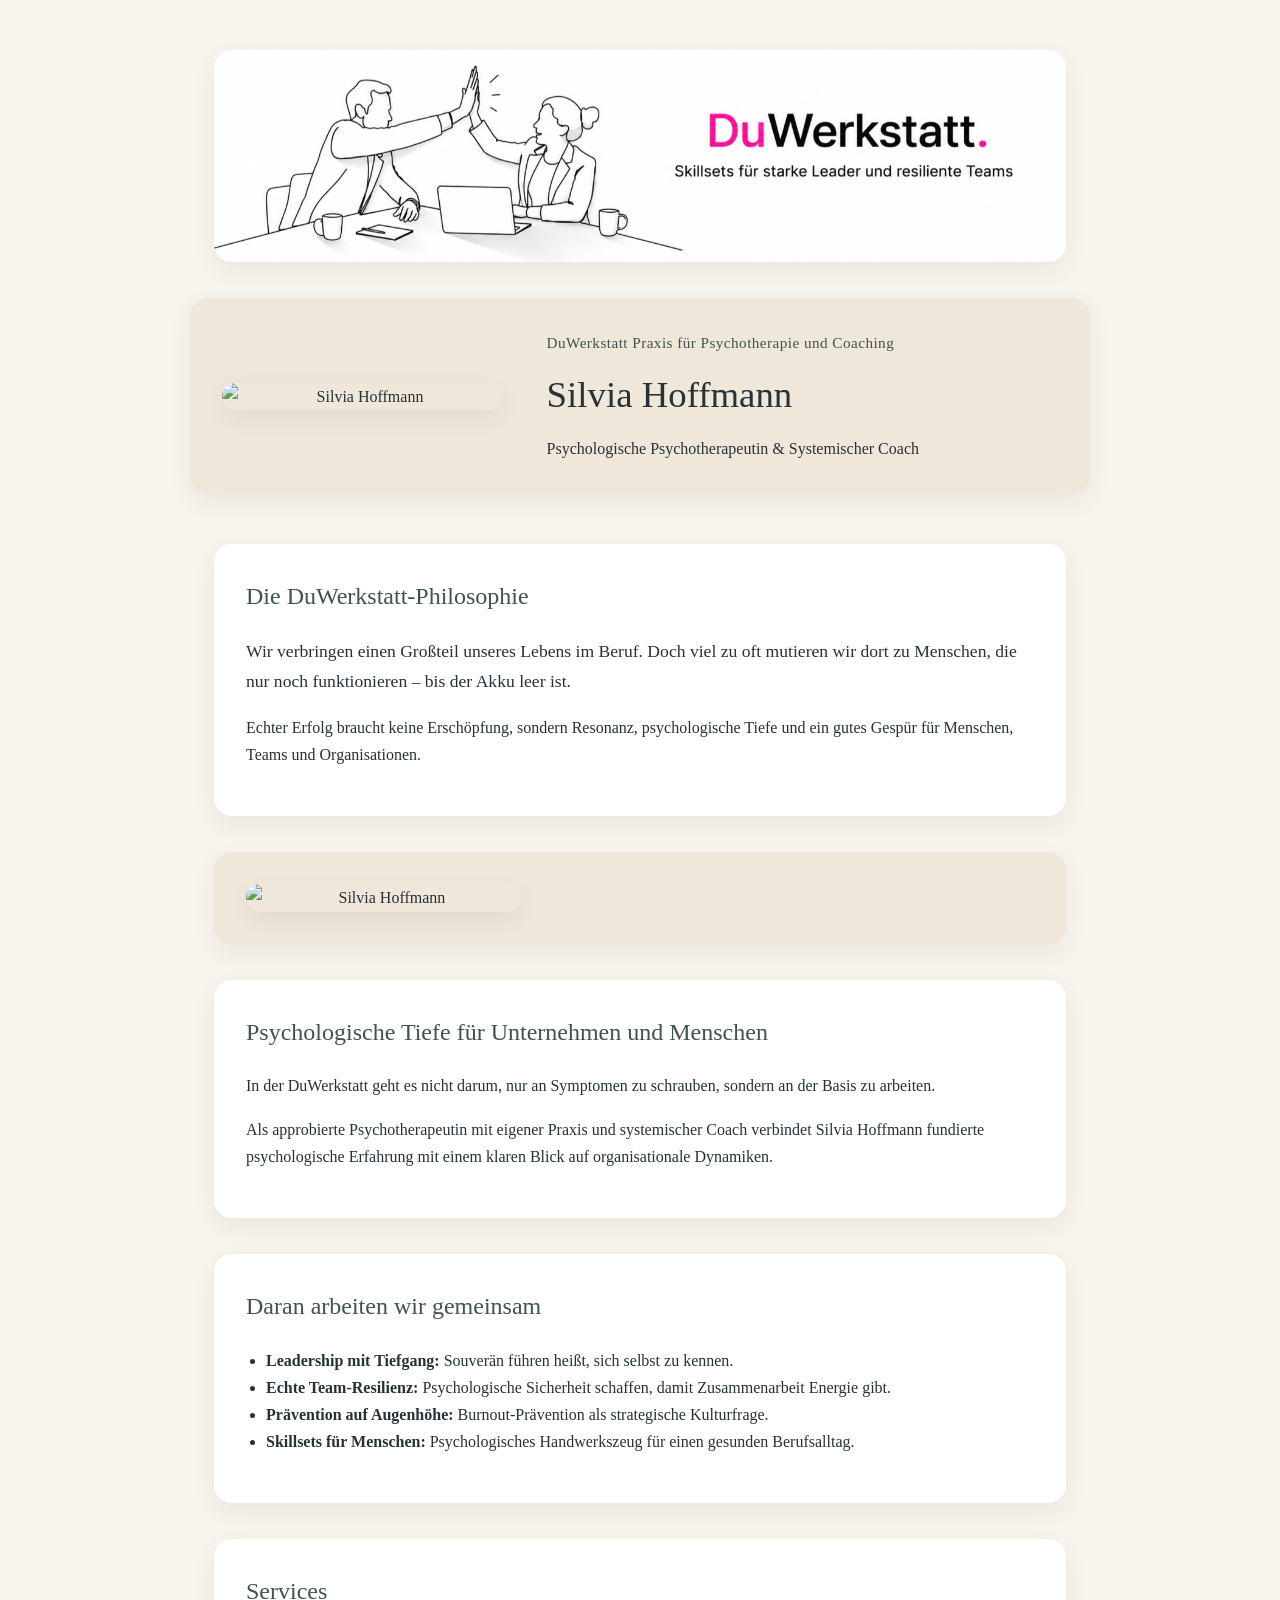
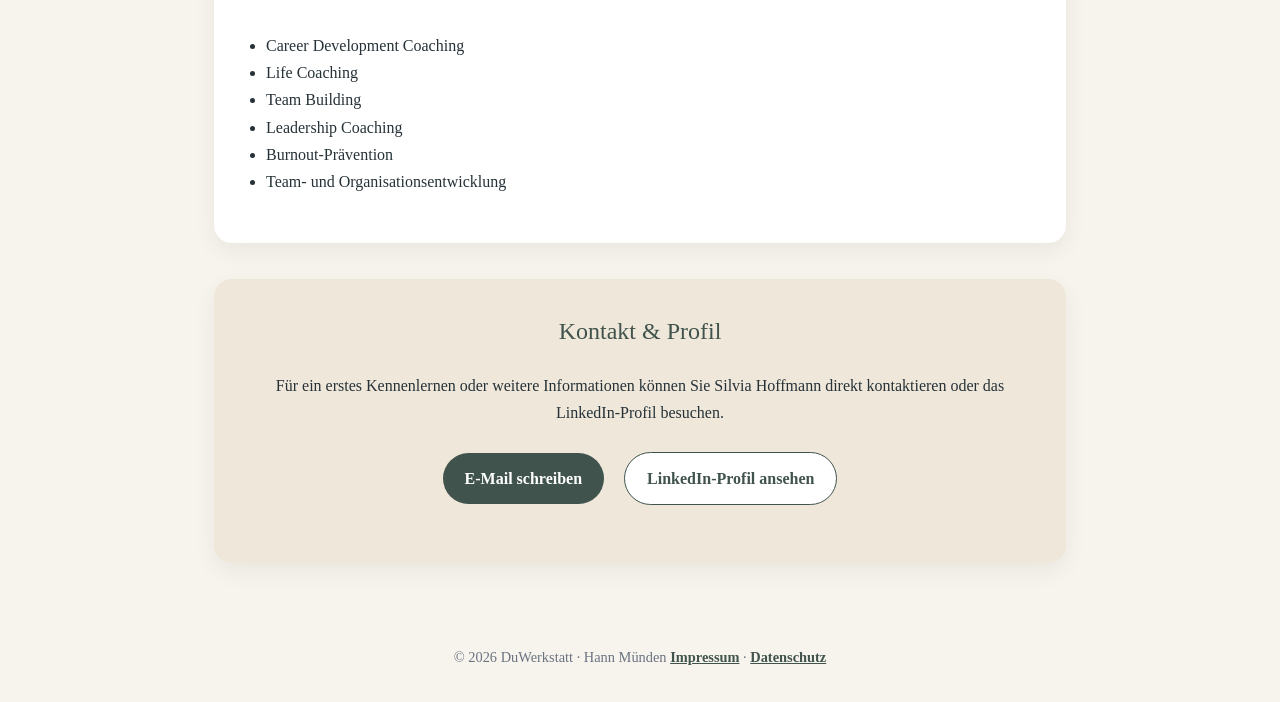
==== index.html @ 7e9ad1cb "Update index.html" ====
<!DOCTYPE html>
<html lang="de">
<head>
  <meta charset="UTF-8" />
  <meta name="viewport" content="width=device-width, initial-scale=1.0" />
  <title>DuWerkstatt – Psychotherapie & Coaching</title>
  <link rel="stylesheet" href="style.css" />

</head>
<body>

  <header class="hero-image">
  <img 
    src="assets/duwerkstatt-banner.png" 
    alt="DuWerkstatt – Skillsets für starke Leader und resiliente Teams"
  />
  </header>
  
<section class="profile-intro">
  <div class="profile-photo">
    <img 
      src="assets/Profile1.jpg" 
      alt="Silvia Hoffmann"
    />
  </div>

  <div class="profile-text">
    <p class="eyebrow">DuWerkstatt Praxis für Psychotherapie und Coaching</p>
    <h1>Silvia Hoffmann</h1>
    <p>Psychologische Psychotherapeutin & Systemischer Coach</p>
  </div>
</section>
  
  <main>

<section>
  <h2>Die DuWerkstatt-Philosophie</h2>

  <p class="intro">
    Wir verbringen einen Großteil unseres Lebens im Beruf. Doch viel zu oft
    mutieren wir dort zu Menschen, die nur noch funktionieren – bis der Akku leer ist.
  </p>

  <p>
    Echter Erfolg braucht keine Erschöpfung, sondern Resonanz, psychologische Tiefe
    und ein gutes Gespür für Menschen, Teams und Organisationen.
  </p>
</section>
    
<section class="profile-intro">
  <div class="profile-photo">
    <img 
      src="assets/" 
      alt="Silvia Hoffmann"
    />
  </div>
  <div class="profile-text">
    <p class="eyebrow"></p>
    <h1></h1>
    <p></p>
  </div>
</section>
    
    <section>
      <h2>Psychologische Tiefe für Unternehmen und Menschen</h2>
      <p>
        In der DuWerkstatt geht es nicht darum, nur an Symptomen zu schrauben,
        sondern an der Basis zu arbeiten.
      </p>
      <p>
        Als approbierte Psychotherapeutin mit eigener Praxis und systemischer Coach
        verbindet Silvia Hoffmann fundierte psychologische Erfahrung mit einem klaren
        Blick auf organisationale Dynamiken.
      </p>
    </section>

    <section>
      <h2>Daran arbeiten wir gemeinsam</h2>
      <ul>
        <li><strong>Leadership mit Tiefgang:</strong> Souverän führen heißt, sich selbst zu kennen.</li>
        <li><strong>Echte Team-Resilienz:</strong> Psychologische Sicherheit schaffen, damit Zusammenarbeit Energie gibt.</li>
        <li><strong>Prävention auf Augenhöhe:</strong> Burnout-Prävention als strategische Kulturfrage.</li>
        <li><strong>Skillsets für Menschen:</strong> Psychologisches Handwerkszeug für einen gesunden Berufsalltag.</li>
      </ul>
    </section>

    <section>
      <h2>Services</h2>
      <ul>
        <li>Career Development Coaching</li>
        <li>Life Coaching</li>
        <li>Team Building</li>
        <li>Leadership Coaching</li>
        <li>Burnout-Prävention</li>
        <li>Team- und Organisationsentwicklung</li>
      </ul>
    </section>

<section class="contact">
  <h2>Kontakt & Profil</h2>
  <p>
    Für ein erstes Kennenlernen oder weitere Informationen können Sie Silvia Hoffmann
    direkt kontaktieren oder das LinkedIn-Profil besuchen.
  </p>

  <p>
    <a class="button" href="mailto:s.hoffmann@duwerkstatt.de?subject=Anfrage%20DuWerkstatt&body=Hallo%20Frau%20Hoffmann%2C%0D%0A%0D%0Aich%20interessiere%20mich%20f%C3%BCr%20ein%20erstes%20Kennenlernen.%0D%0A%0D%0AViele%20Gr%C3%BC%C3%9Fe">
      E-Mail schreiben
    </a>

    <a class="button secondary" href="https://www.linkedin.com/in/silviahoffmannduwerkstatt/" target="_blank" rel="noopener noreferrer">
      LinkedIn-Profil ansehen
    </a>
  </p>
</section>
  </main>

  <footer>
    © 2026 DuWerkstatt · Hann Münden
  <a href="impressum.html">Impressum</a> · 
  <a href="datenschutz.html">Datenschutz</a>
  </footer>

</body>
</html>
---- style.css ----
body {
  margin: 0;
  font-family: Georgia, "Times New Roman", serif;
  background: #f7f4ee;
  color: #263238;
  line-height: 1.7;
}

* {
  box-sizing: border-box;
}

//header {
//  padding: 80px 24px;
//  text-align: center;
//  background: #d8e3dc;
//}

h1 {
  margin: 0;
  font-size: 2.8rem;
  font-weight: normal;
  overflow-wrap: anywhere;
  hyphens: auto;
}

.subtitle {
  margin-top: 12px;
  font-size: 1.2rem;
}

main {
  max-width: 900px;
  margin: 50px auto;
  padding: 0 24px;
}

section {
  margin-bottom: 36px;
  background: #ffffff;
  padding: 32px;
  border-radius: 18px;
  box-shadow: 0 8px 24px rgba(0,0,0,0.06);
}

h2 {
  margin-top: 0;
  color: #40534c;
  font-weight: normal;
}

ul {
  padding-left: 20px;
}

.intro {
  font-size: 1.1rem;
}

.contact {
  text-align: center;
  background: #efe7da;
}

a {
  color: #40534c;
  font-weight: bold;
}

footer {
  text-align: center;
  padding: 32px 20px;
  font-size: 0.9rem;
  color: #6b7280;
}

.button {
  display: inline-block;
  margin: 10px 8px;
  padding: 12px 22px;
  border-radius: 999px;
  background: #40534c;
  color: #ffffff;
  text-decoration: none;
  font-weight: bold;
}

.button:hover {
  background: #2f3f39;
}

.button.secondary {
  background: #ffffff;
  color: #40534c;
  border: 1px solid #40534c;
}

.button.secondary:hover {
  background: #f7f4ee;
}
.hero-image {
  max-width: 900px;
  margin: 50px auto 30px auto;
  padding: 0 24px;
  background: transparent;
}

.hero-image img {
  display: block;
  width: 100%;
  height: auto;
  border-radius: 18px;
  box-shadow: 0 8px 24px rgba(0,0,0,0.06);
}


.profile-intro {
  max-width: 900px;
  margin: 36px auto;
  padding: 32px;
  display: flex;
  gap: 32px;
  align-items: center;
  background: #efe7da;
  border-radius: 18px;
  box-shadow: 0 8px 24px rgba(0,0,0,0.06);
}

.profile-photo {
  flex: 0 0 35%;
  text-align: center;
}

.profile-photo img {
  width: 100%;
  max-width: 280px;
  height: auto;
  display: block;
  border-radius: 18px;
  box-shadow: 0 8px 24px rgba(0,0,0,0.06);
}

.profile-text {
  flex: 1;
  text-align: left;
}

.profile-text h1 {
  margin: 0;
  font-size: 2.3rem;
}

.profile-text p {
  margin: 8px 0 0 0;
}

.profile-text .eyebrow {
  margin: 0 0 8px 0;
  font-size: 0.95rem;
  color: #40534c;
  letter-spacing: 0.03em;
}

@media (max-width: 700px) {
  .profile-intro {
    flex-direction: column;
    text-align: center;
  }

  .profile-text {
    text-align: center;
  }

  .profile-photo {
    flex: none;
  }

  .profile-photo img {
    max-width: 260px;
  }
}
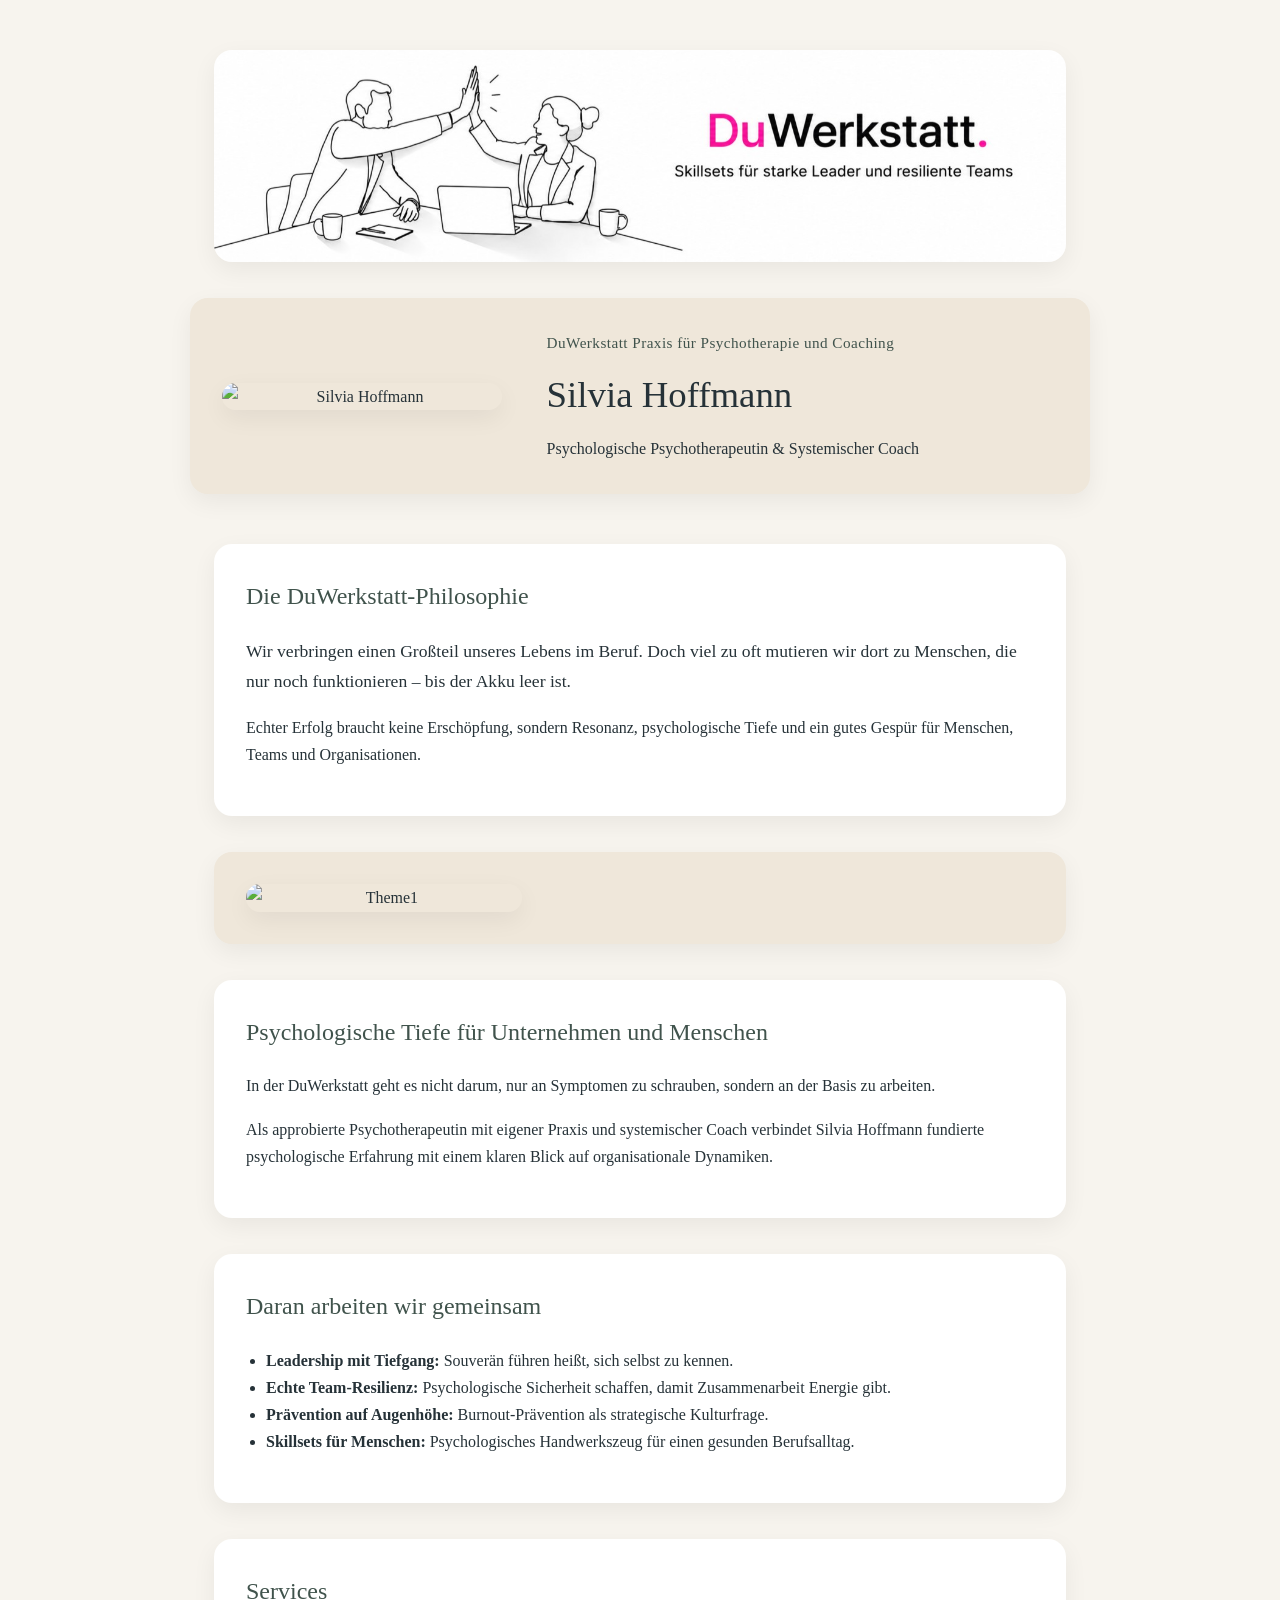
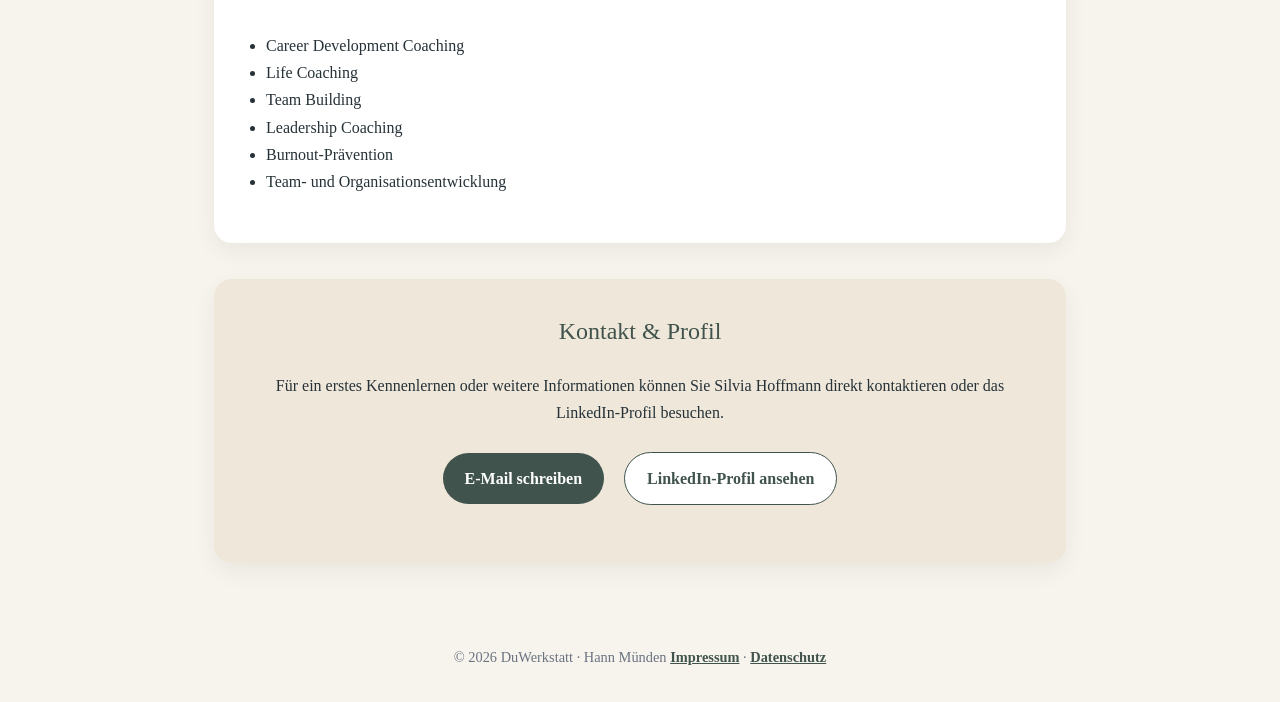
==== commit 73075ae6: "Update index.html" ====
--- a/index.html
+++ b/index.html
@@ -50,8 +50,8 @@
 <section class="profile-intro">
   <div class="profile-photo">
     <img 
-      src="assets/" 
-      alt="Silvia Hoffmann"
+      src="assets/Theme1.png" 
+      alt="Theme1"
     />
   </div>
   <div class="profile-text">
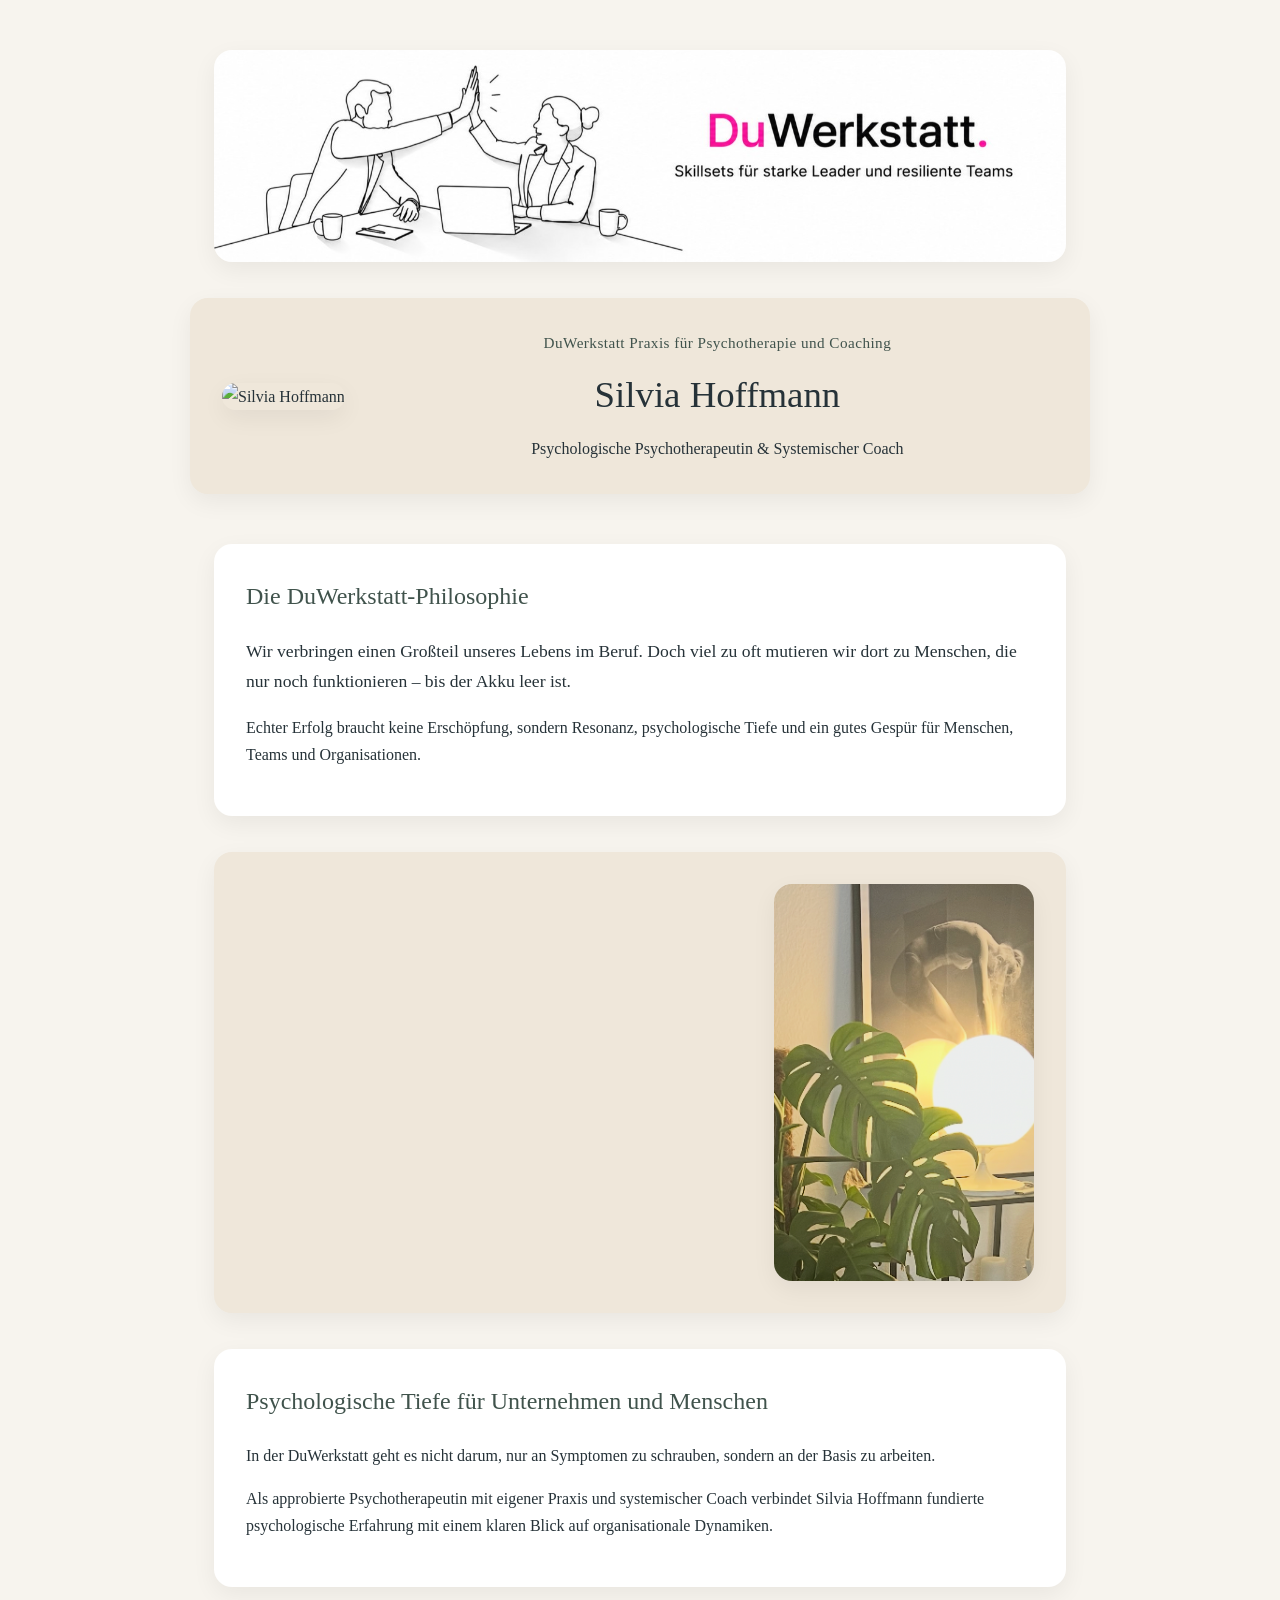
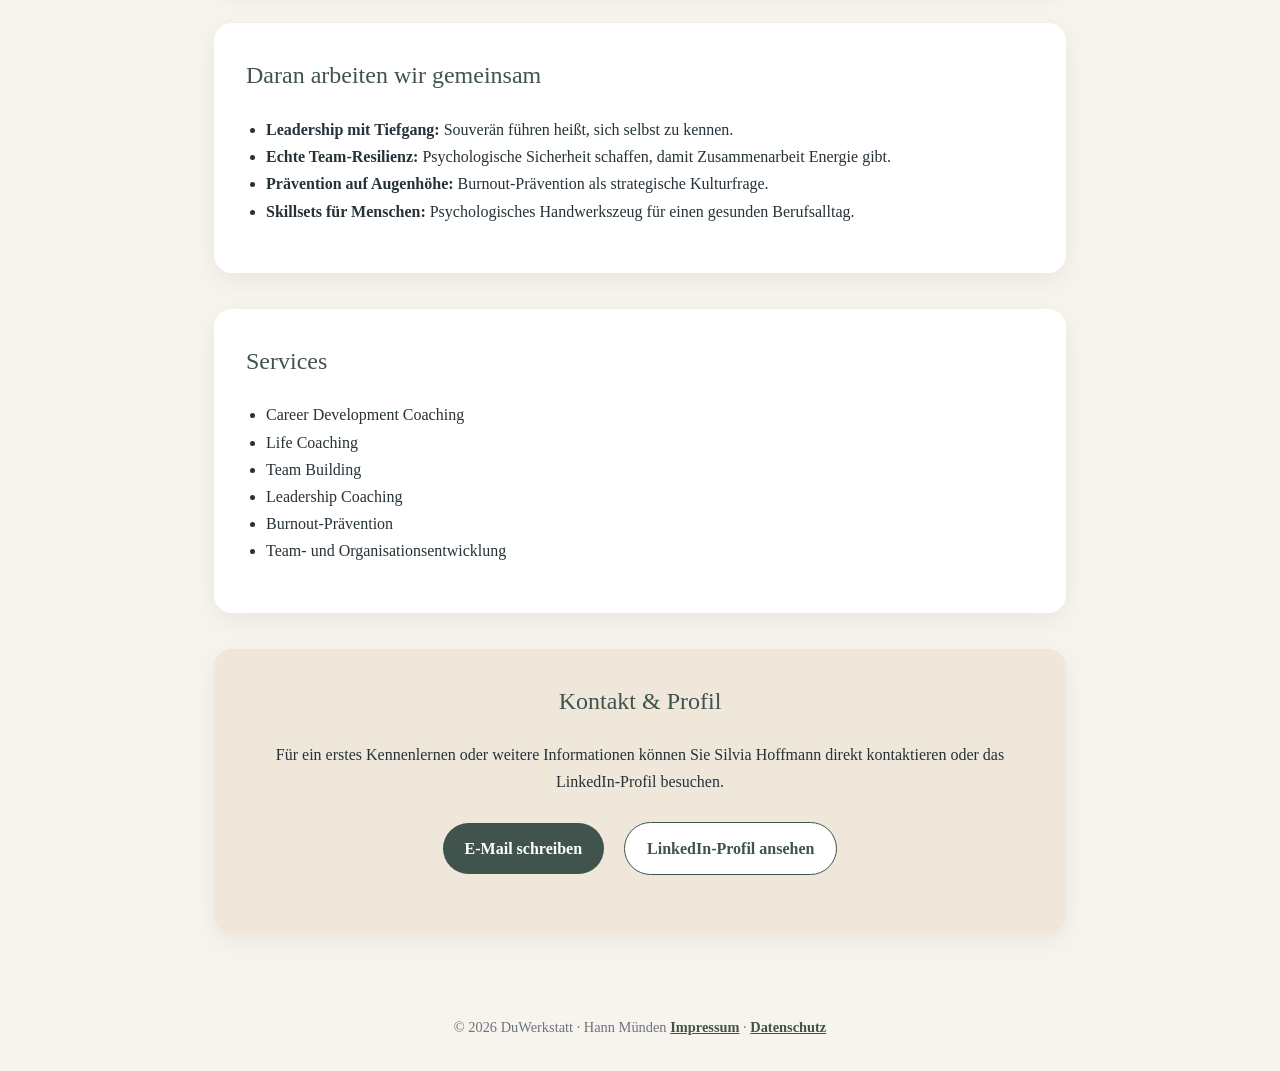
==== commit 4d62fc1c: "Update index.html" ====
--- a/index.html
+++ b/index.html
@@ -47,7 +47,7 @@
   </p>
 </section>
     
-<section class="profile-intro">
+<section class="profile-intro reverse">
   <div class="profile-photo">
     <img 
       src="assets/Theme1.png" 
--- a/style.css
+++ b/style.css
@@ -161,11 +161,17 @@
   letter-spacing: 0.03em;
 }
 
+.profile-intro.reverse {
+  flex-direction: row-reverse;
+}
+
 @media (max-width: 700px) {
-  .profile-intro {
+  .profile-intro,
+  .profile-intro.reverse {
     flex-direction: column;
     text-align: center;
   }
+}
 
   .profile-text {
     text-align: center;
@@ -179,3 +185,4 @@
     max-width: 260px;
   }
 }
+
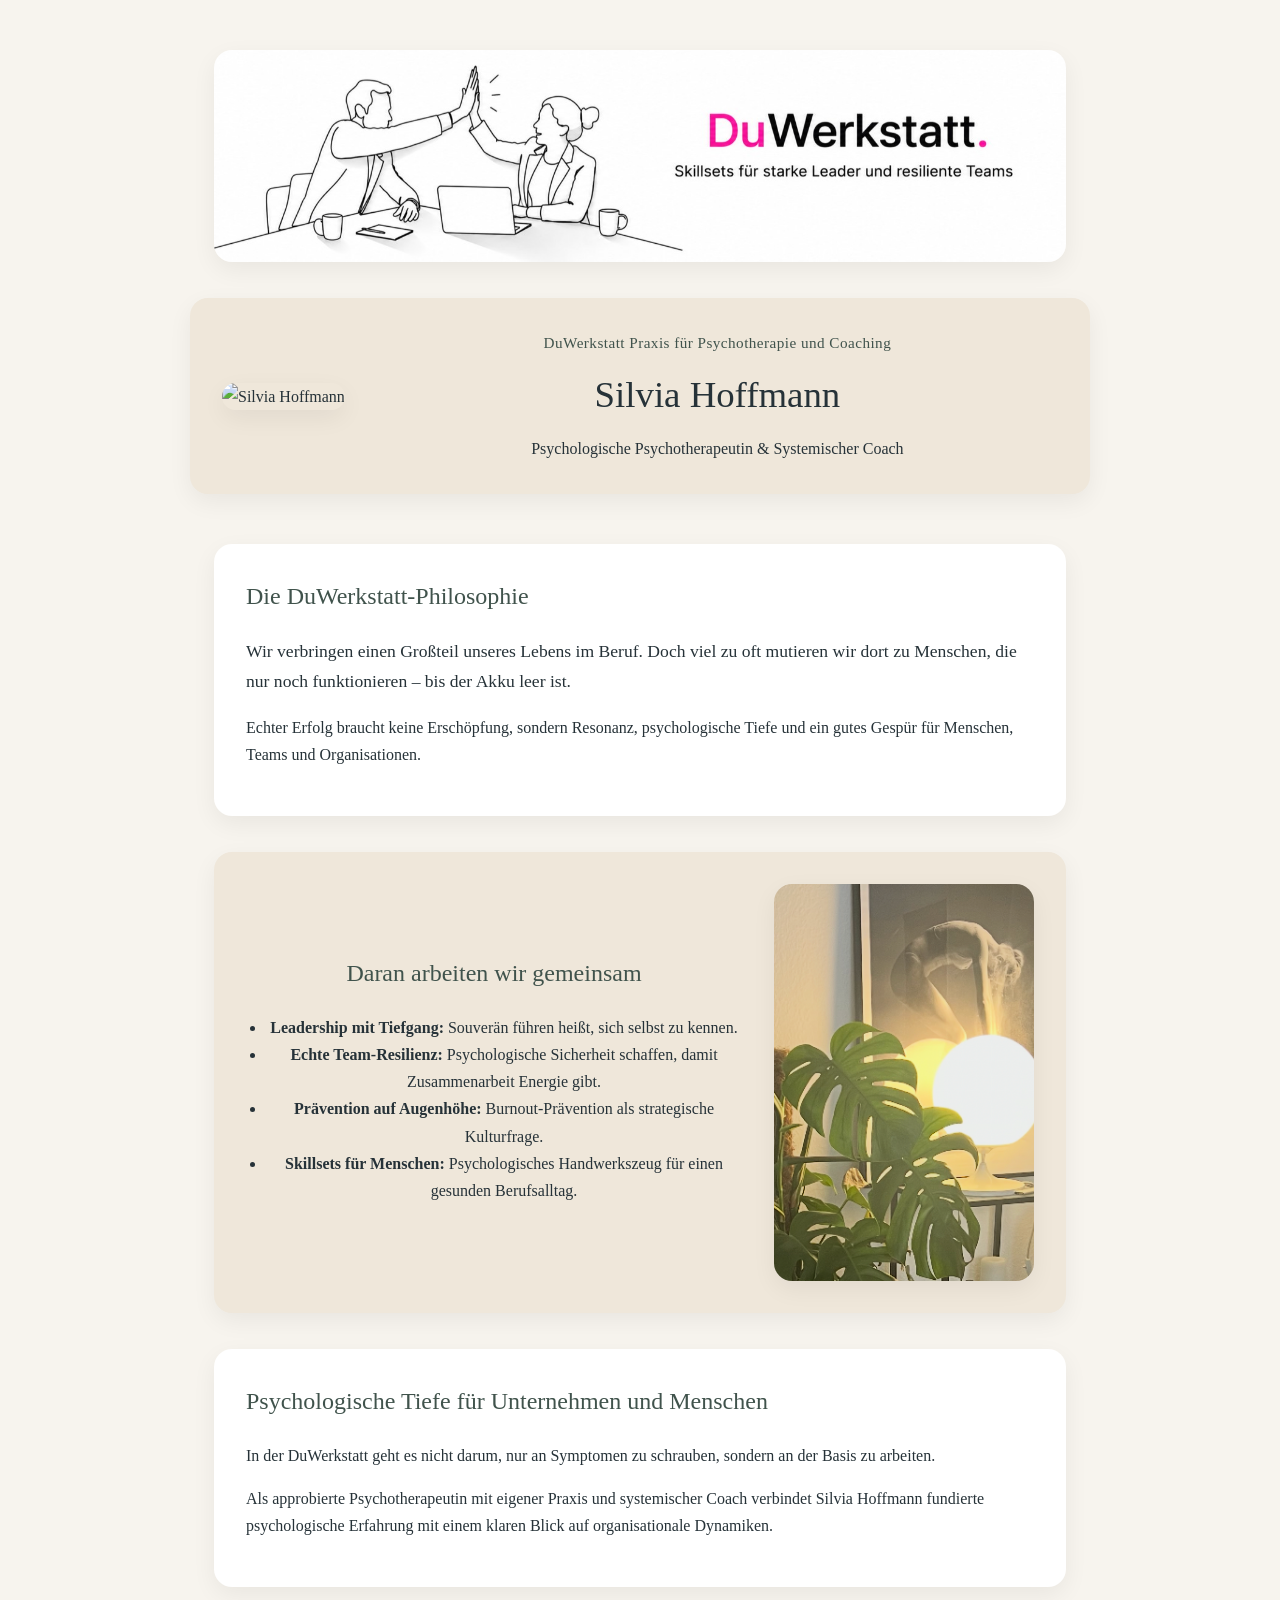
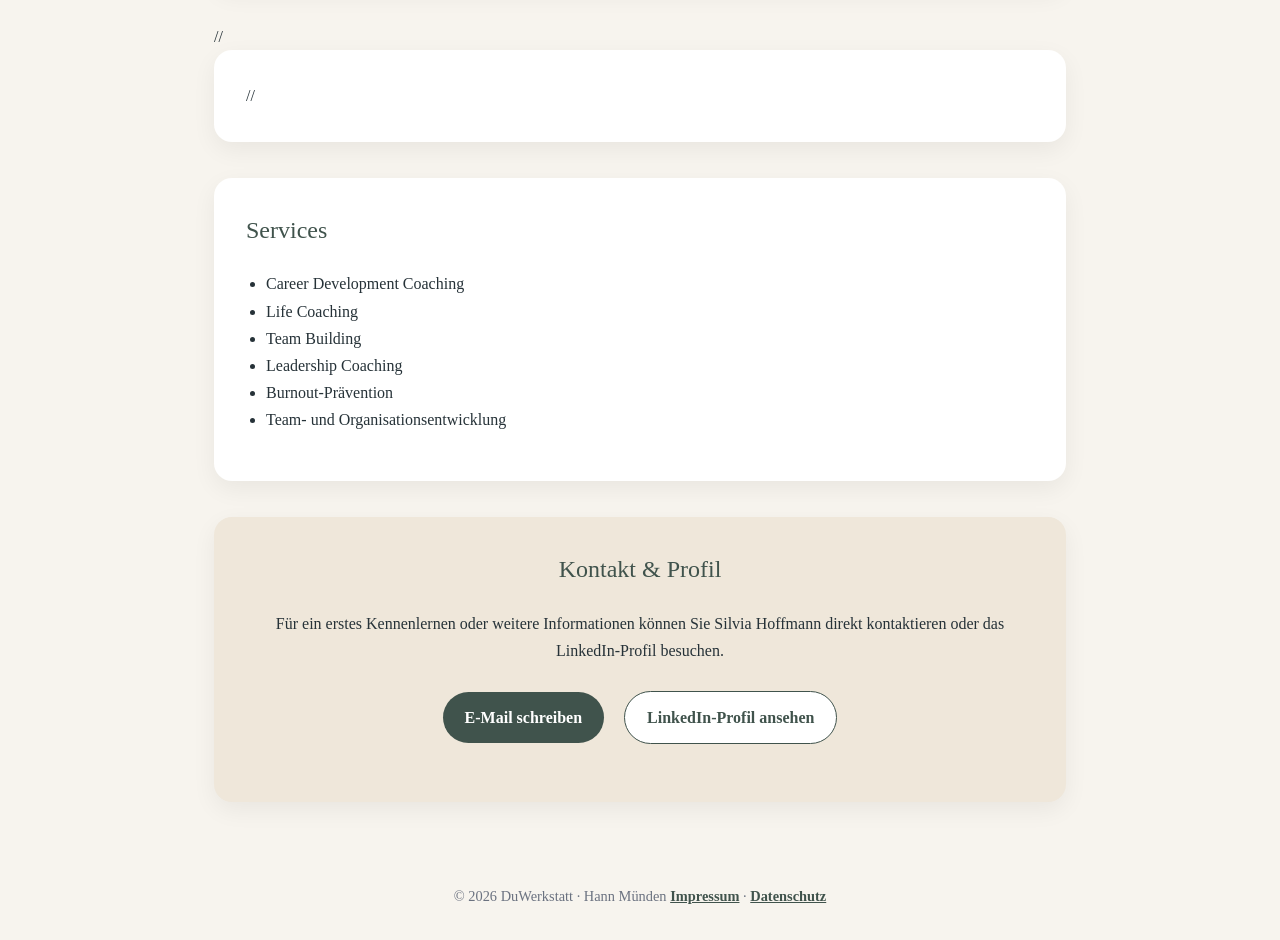
==== commit 36871d73: "Update index.html" ====
--- a/index.html
+++ b/index.html
@@ -56,7 +56,13 @@
   </div>
   <div class="profile-text">
     <p class="eyebrow"></p>
-    <h1></h1>
+          <h2>Daran arbeiten wir gemeinsam</h2>
+      <ul>
+        <li><strong>Leadership mit Tiefgang:</strong> Souverän führen heißt, sich selbst zu kennen.</li>
+        <li><strong>Echte Team-Resilienz:</strong> Psychologische Sicherheit schaffen, damit Zusammenarbeit Energie gibt.</li>
+        <li><strong>Prävention auf Augenhöhe:</strong> Burnout-Prävention als strategische Kulturfrage.</li>
+        <li><strong>Skillsets für Menschen:</strong> Psychologisches Handwerkszeug für einen gesunden Berufsalltag.</li>
+      </ul>
     <p></p>
   </div>
 </section>
@@ -74,15 +80,8 @@
       </p>
     </section>
 
-    <section>
-      <h2>Daran arbeiten wir gemeinsam</h2>
-      <ul>
-        <li><strong>Leadership mit Tiefgang:</strong> Souverän führen heißt, sich selbst zu kennen.</li>
-        <li><strong>Echte Team-Resilienz:</strong> Psychologische Sicherheit schaffen, damit Zusammenarbeit Energie gibt.</li>
-        <li><strong>Prävention auf Augenhöhe:</strong> Burnout-Prävention als strategische Kulturfrage.</li>
-        <li><strong>Skillsets für Menschen:</strong> Psychologisches Handwerkszeug für einen gesunden Berufsalltag.</li>
-      </ul>
-    </section>
+//    <section>
+//    </section>
 
     <section>
       <h2>Services</h2>
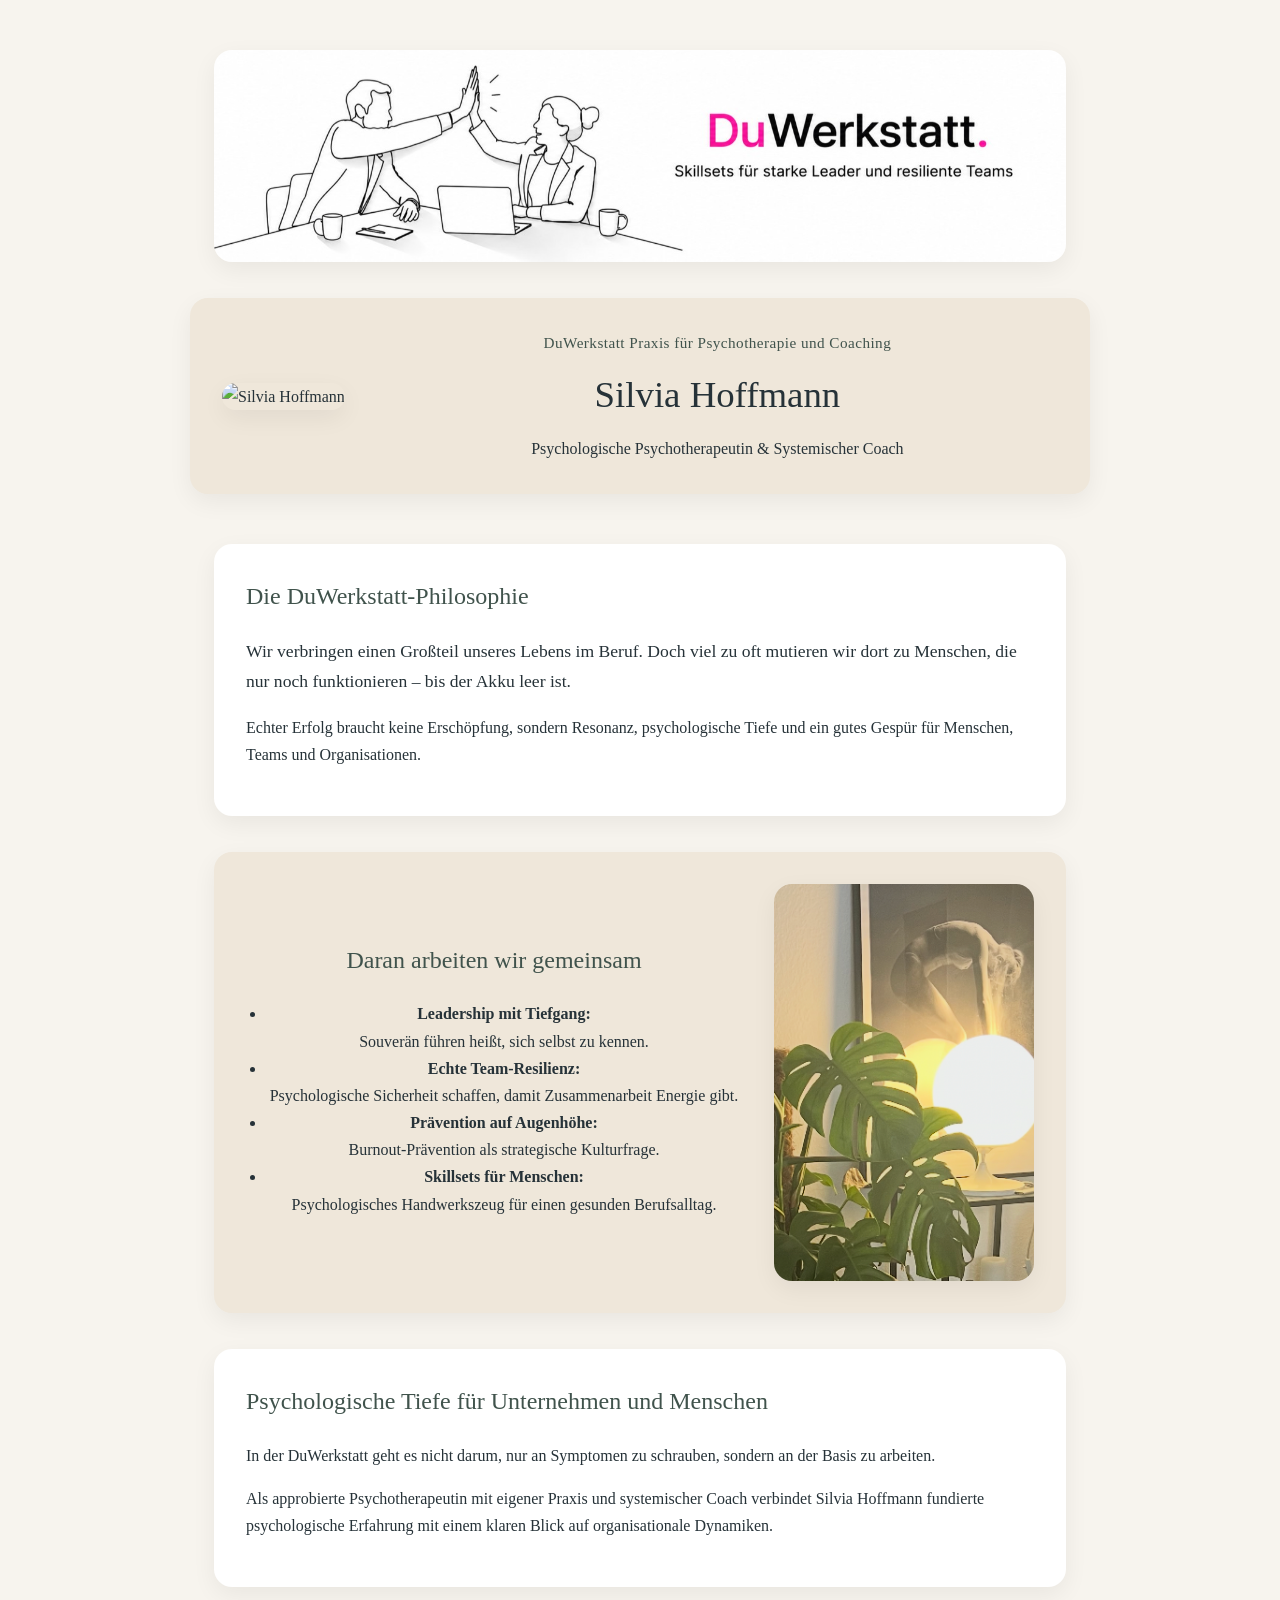
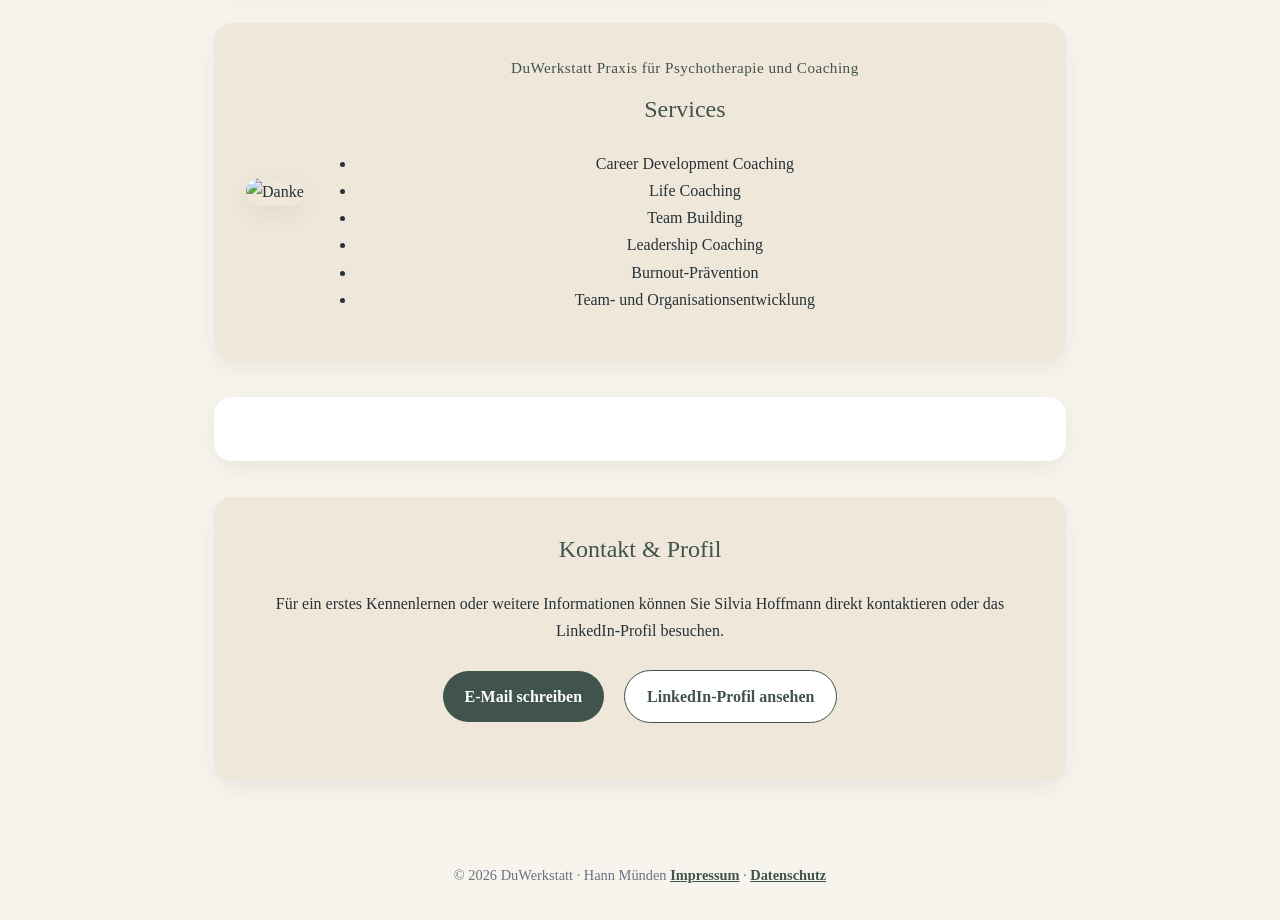
==== commit 424b7cad: "Update index.html" ====
--- a/index.html
+++ b/index.html
@@ -58,10 +58,10 @@
     <p class="eyebrow"></p>
           <h2>Daran arbeiten wir gemeinsam</h2>
       <ul>
-        <li><strong>Leadership mit Tiefgang:</strong> Souverän führen heißt, sich selbst zu kennen.</li>
-        <li><strong>Echte Team-Resilienz:</strong> Psychologische Sicherheit schaffen, damit Zusammenarbeit Energie gibt.</li>
-        <li><strong>Prävention auf Augenhöhe:</strong> Burnout-Prävention als strategische Kulturfrage.</li>
-        <li><strong>Skillsets für Menschen:</strong> Psychologisches Handwerkszeug für einen gesunden Berufsalltag.</li>
+        <li><strong>Leadership mit Tiefgang:</strong> <br>Souverän führen heißt, sich selbst zu kennen.</li>
+        <li><strong>Echte Team-Resilienz:</strong> <br>Psychologische Sicherheit schaffen, damit Zusammenarbeit Energie gibt.</li>
+        <li><strong>Prävention auf Augenhöhe:</strong> <br>Burnout-Prävention als strategische Kulturfrage.</li>
+        <li><strong>Skillsets für Menschen:</strong> <br>Psychologisches Handwerkszeug für einen gesunden Berufsalltag.</li>
       </ul>
     <p></p>
   </div>
@@ -80,10 +80,16 @@
       </p>
     </section>
 
-//    <section>
-//    </section>
+<section class="profile-intro">
+  <div class="profile-photo">
+    <img 
+      src="assets/danke.png" 
+      alt="Danke"
+    />
+  </div>
 
-    <section>
+  <div class="profile-text">
+    <p class="eyebrow">DuWerkstatt Praxis für Psychotherapie und Coaching</p>
       <h2>Services</h2>
       <ul>
         <li>Career Development Coaching</li>
@@ -93,6 +99,10 @@
         <li>Burnout-Prävention</li>
         <li>Team- und Organisationsentwicklung</li>
       </ul>
+  </div>
+</section>
+
+    <section>
     </section>
 
 <section class="contact">
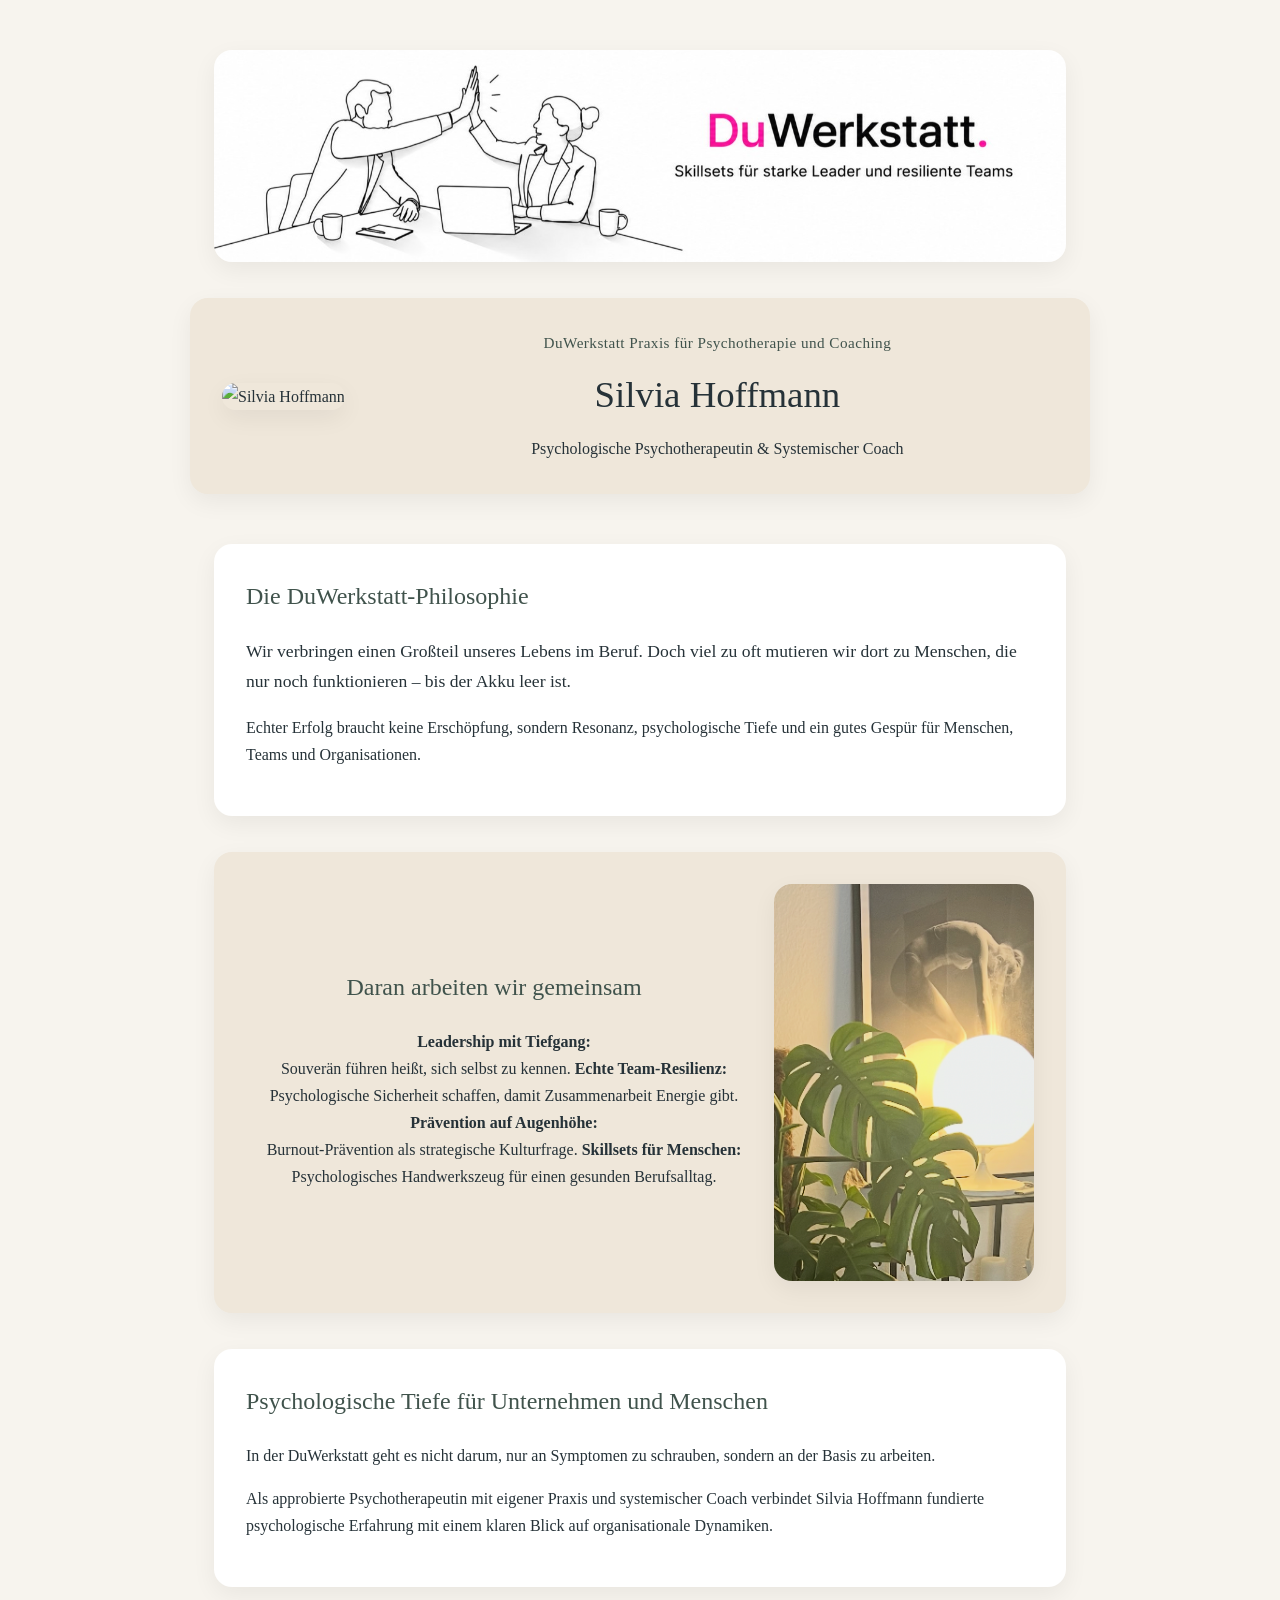
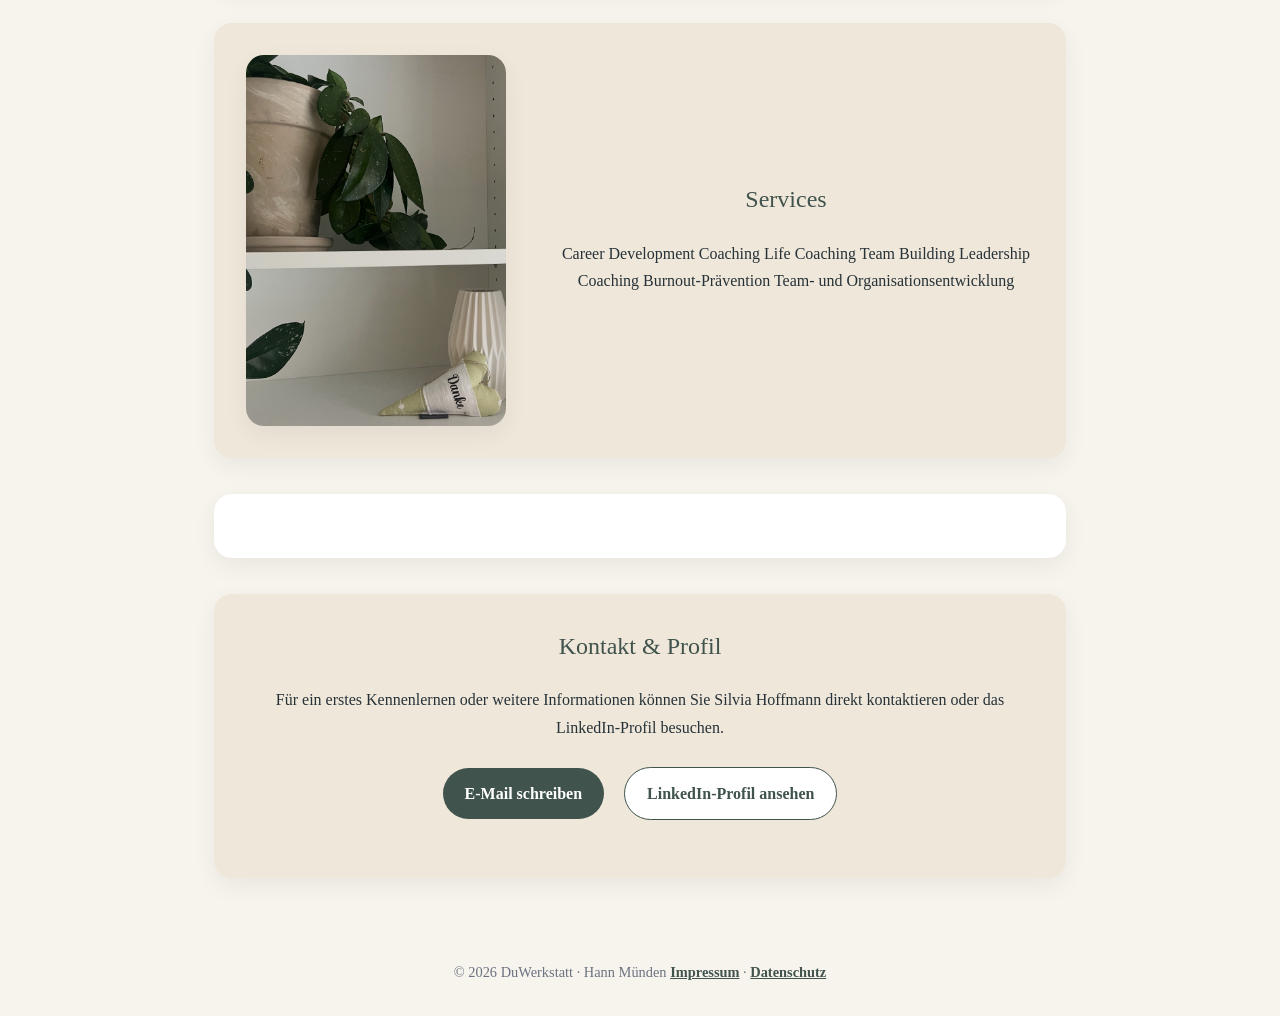
==== commit ab342b90: "Update index.html" ====
--- a/index.html
+++ b/index.html
@@ -58,12 +58,11 @@
     <p class="eyebrow"></p>
           <h2>Daran arbeiten wir gemeinsam</h2>
       <ul>
-        <li><strong>Leadership mit Tiefgang:</strong> <br>Souverän führen heißt, sich selbst zu kennen.</li>
-        <li><strong>Echte Team-Resilienz:</strong> <br>Psychologische Sicherheit schaffen, damit Zusammenarbeit Energie gibt.</li>
-        <li><strong>Prävention auf Augenhöhe:</strong> <br>Burnout-Prävention als strategische Kulturfrage.</li>
-        <li><strong>Skillsets für Menschen:</strong> <br>Psychologisches Handwerkszeug für einen gesunden Berufsalltag.</li>
+        <strong>Leadership mit Tiefgang:</strong> <br>Souverän führen heißt, sich selbst zu kennen.
+        <strong>Echte Team-Resilienz:</strong> <br>Psychologische Sicherheit schaffen, damit Zusammenarbeit Energie gibt.
+        <strong>Prävention auf Augenhöhe:</strong> <br>Burnout-Prävention als strategische Kulturfrage.
+        <strong>Skillsets für Menschen:</strong> <br>Psychologisches Handwerkszeug für einen gesunden Berufsalltag.
       </ul>
-    <p></p>
   </div>
 </section>
     
@@ -89,15 +88,15 @@
   </div>
 
   <div class="profile-text">
-    <p class="eyebrow">DuWerkstatt Praxis für Psychotherapie und Coaching</p>
+    <p class="eyebrow"></p>
       <h2>Services</h2>
       <ul>
-        <li>Career Development Coaching</li>
-        <li>Life Coaching</li>
-        <li>Team Building</li>
-        <li>Leadership Coaching</li>
-        <li>Burnout-Prävention</li>
-        <li>Team- und Organisationsentwicklung</li>
+        Career Development Coaching
+        Life Coaching
+        Team Building
+        Leadership Coaching
+        Burnout-Prävention
+        Team- und Organisationsentwicklung
       </ul>
   </div>
 </section>
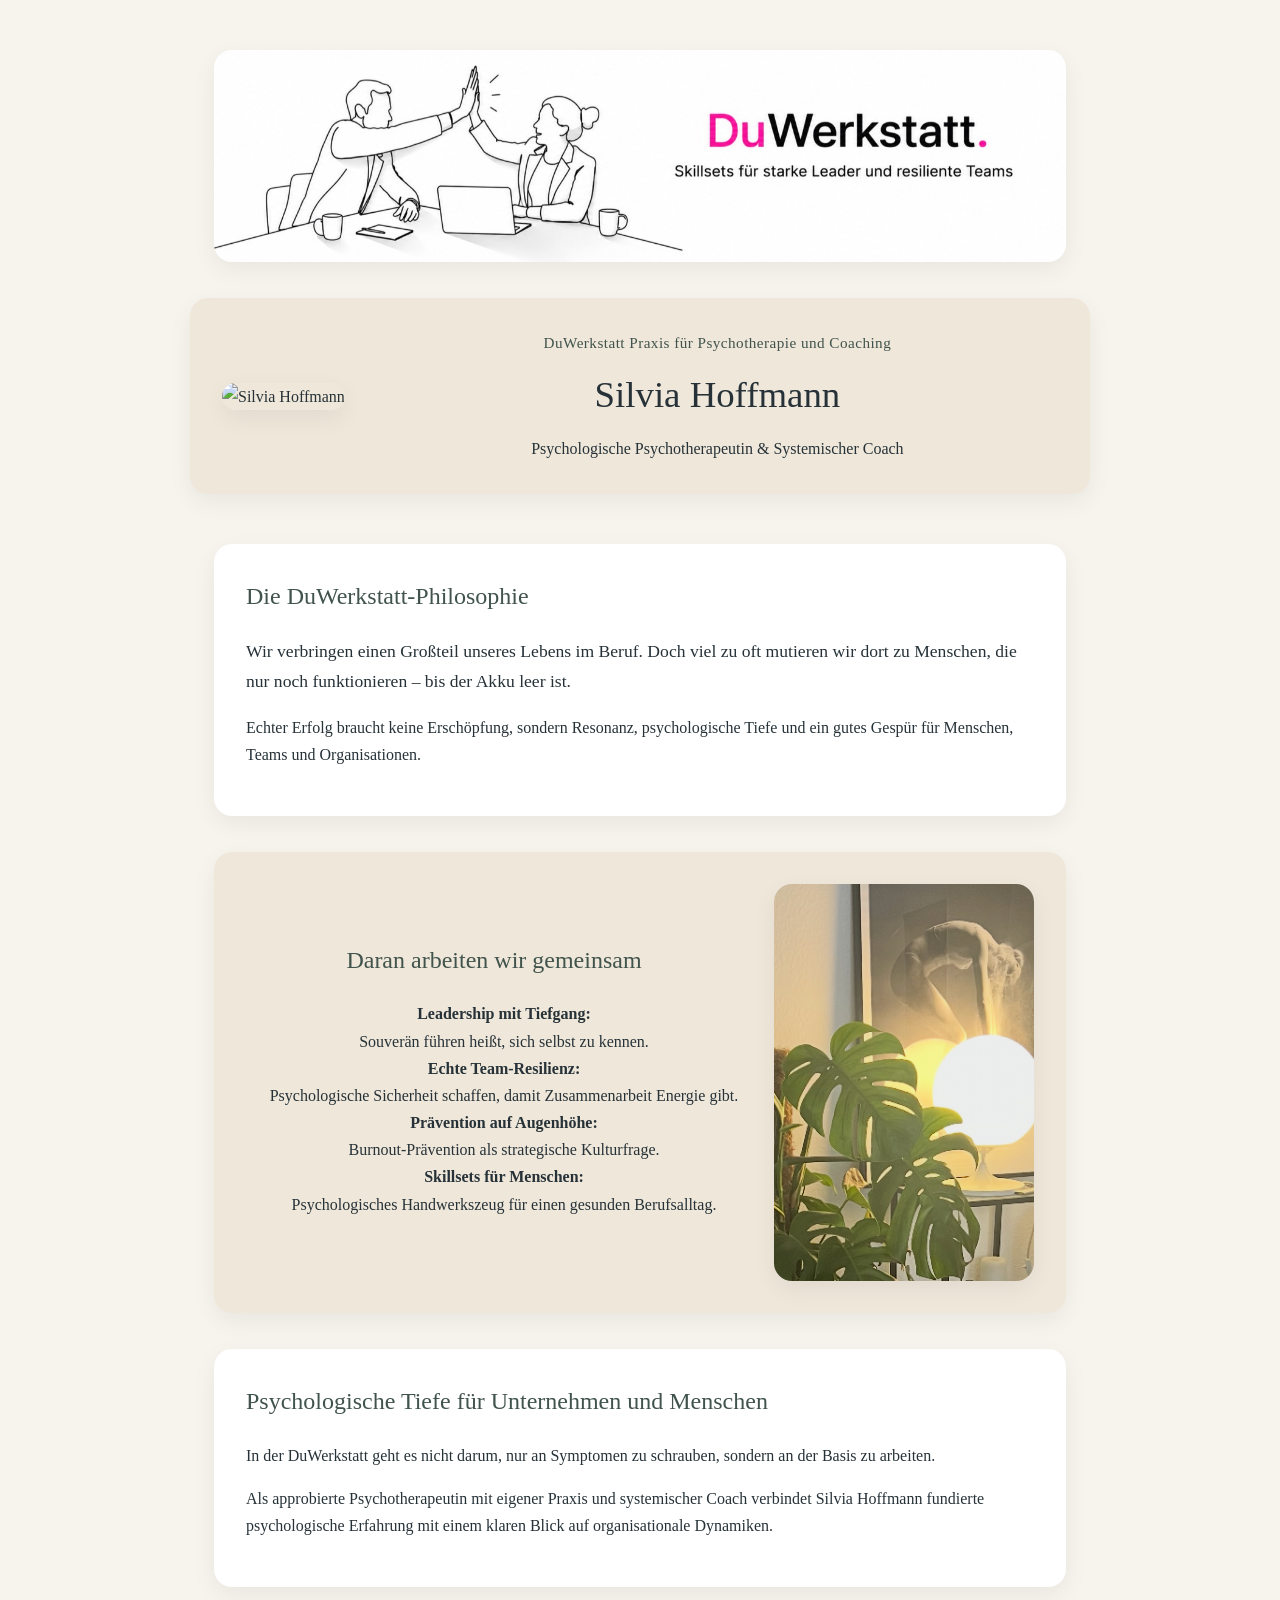
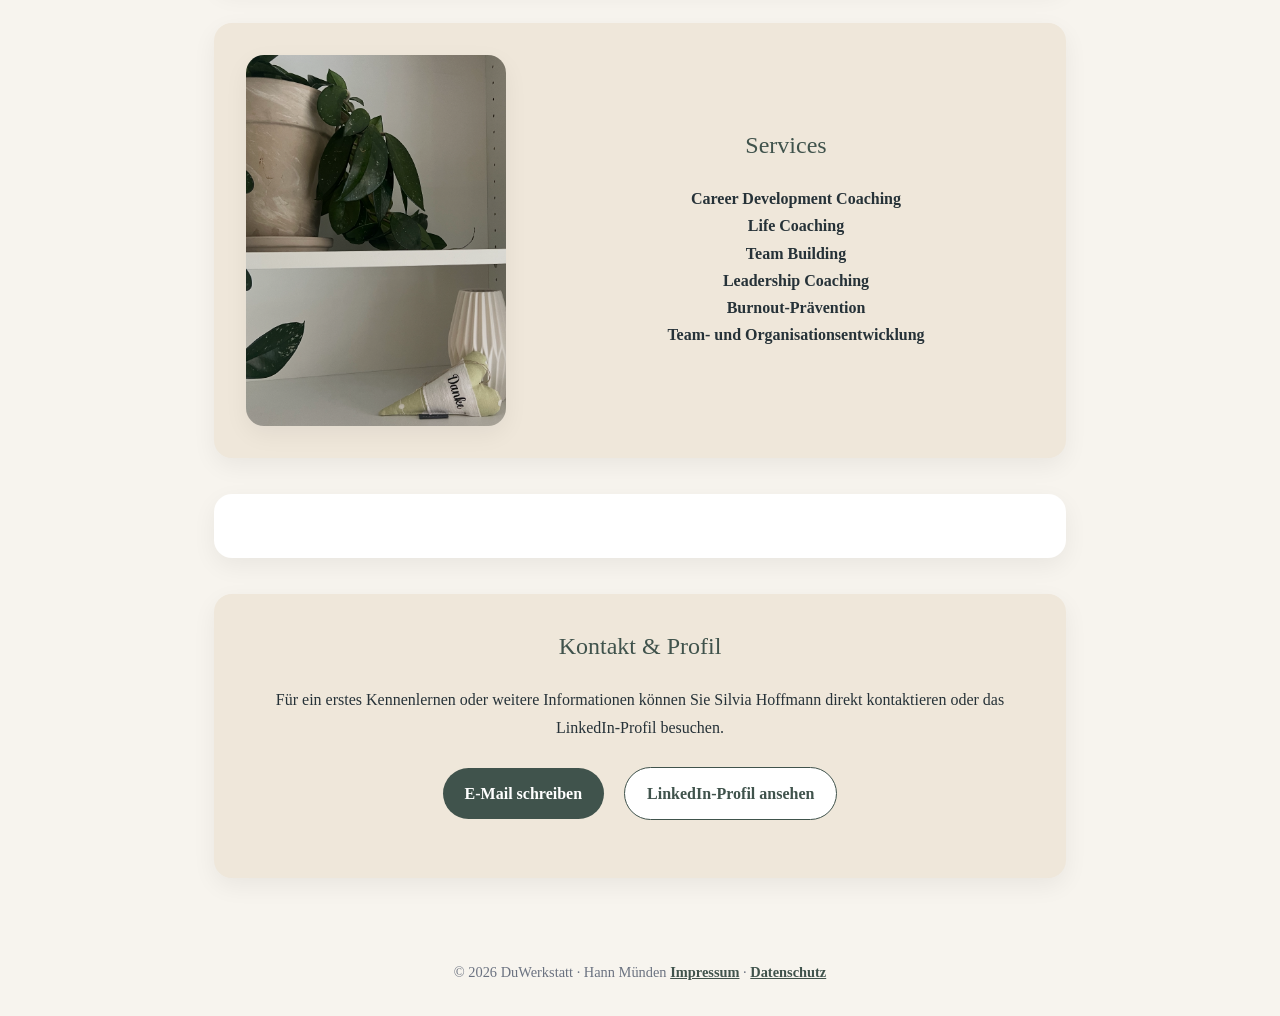
==== commit 5e9d7a72: "Update index.html" ====
--- a/index.html
+++ b/index.html
@@ -58,10 +58,10 @@
     <p class="eyebrow"></p>
           <h2>Daran arbeiten wir gemeinsam</h2>
       <ul>
-        <strong>Leadership mit Tiefgang:</strong> <br>Souverän führen heißt, sich selbst zu kennen.
-        <strong>Echte Team-Resilienz:</strong> <br>Psychologische Sicherheit schaffen, damit Zusammenarbeit Energie gibt.
-        <strong>Prävention auf Augenhöhe:</strong> <br>Burnout-Prävention als strategische Kulturfrage.
-        <strong>Skillsets für Menschen:</strong> <br>Psychologisches Handwerkszeug für einen gesunden Berufsalltag.
+        <strong>Leadership mit Tiefgang:</strong> <br>Souverän führen heißt, sich selbst zu kennen.<br>
+        <strong>Echte Team-Resilienz:</strong> <br>Psychologische Sicherheit schaffen, damit Zusammenarbeit Energie gibt.<br>
+        <strong>Prävention auf Augenhöhe:</strong> <br>Burnout-Prävention als strategische Kulturfrage.<br>
+        <strong>Skillsets für Menschen:</strong> <br>Psychologisches Handwerkszeug für einen gesunden Berufsalltag.<br>
       </ul>
   </div>
 </section>
@@ -90,13 +90,14 @@
   <div class="profile-text">
     <p class="eyebrow"></p>
       <h2>Services</h2>
-      <ul>
-        Career Development Coaching
-        Life Coaching
-        Team Building
-        Leadership Coaching
-        Burnout-Prävention
-        Team- und Organisationsentwicklung
+      <ul><strong>
+        Career Development Coaching<br>
+        Life Coaching<br>
+        Team Building<br>
+        Leadership Coaching<br>
+        Burnout-Prävention<br>
+        Team- und Organisationsentwicklung<br>
+      </strong>
       </ul>
   </div>
 </section>
